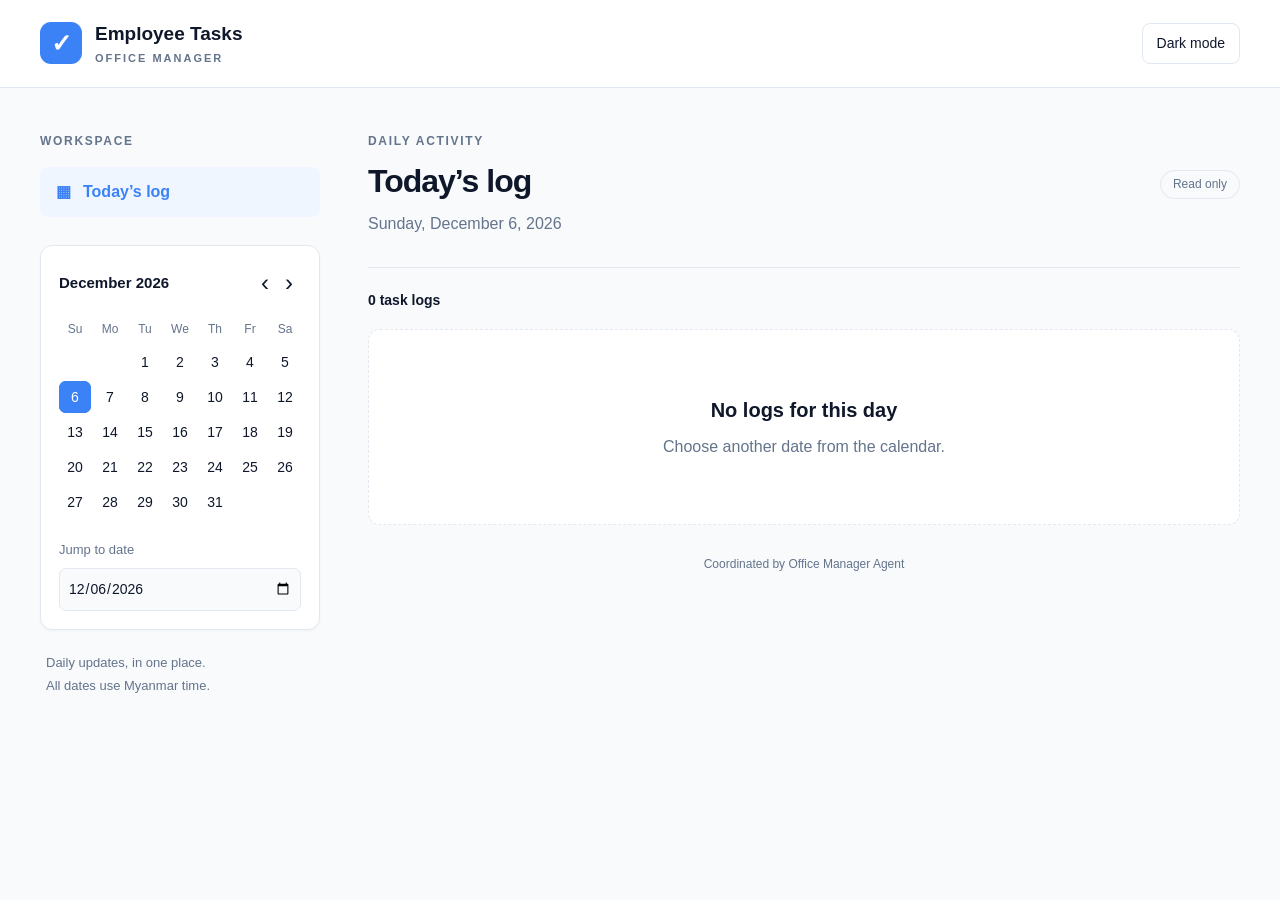
==== web_dashboard/index.html @ 3e0e9a47 "update" ====
<!doctype html>
<html lang="en">
<head>
  <meta charset="utf-8">
  <meta name="viewport" content="width=device-width, initial-scale=1">
  <meta name="description" content="Daily employee task logs coordinated by Office Manager Agent.">
  <title>Employee Tasks · Daily log</title>
  <link rel="stylesheet" href="style.css">
  <script src="app.js" defer></script>
</head>
<body>
  <header class="topbar">
    <a class="brand" href="./"><span class="brand-icon" aria-hidden="true">✓</span><span>Employee Tasks<span class="brand-caption">OFFICE MANAGER</span></span></a>
    <button id="theme" class="button" type="button" aria-label="Switch color theme">Dark mode</button>
  </header>
  <main class="layout">
    <aside>
      <div class="section-label">WORKSPACE</div>
      <button id="today" class="today-button" type="button"><span aria-hidden="true">▦</span> Today’s log</button>
      <section class="calendar" aria-label="Choose a log date">
        <div class="calendar-heading"><h2 id="month-label"></h2><div><button id="prev-month" class="icon-button" aria-label="Previous month">‹</button><button id="next-month" class="icon-button" aria-label="Next month">›</button></div></div>
        <div class="weekdays" aria-hidden="true"><span>Su</span><span>Mo</span><span>Tu</span><span>We</span><span>Th</span><span>Fr</span><span>Sa</span></div>
        <div id="calendar-days" class="calendar-days"></div>
        <label class="date-label" for="date-picker">Jump to date</label>
        <input id="date-picker" type="date" min="2000-01-01" max="2100-12-31">
      </section>
      <p class="sidebar-note">Daily updates, in one place.<br>All dates use Myanmar time.</p>
    </aside>
    <section class="log-section" aria-labelledby="page-title">
      <div class="page-heading"><div><div class="section-label">DAILY ACTIVITY</div><h1 id="page-title">Today’s log</h1><p id="date-label"></p></div><span class="read-only">Read only</span></div>
      <div class="log-toolbar"><span id="task-count">Loading logs…</span><span id="updated-at"></span></div>
      <p id="demo-notice" class="demo-notice" hidden>Sample preview data · These are illustrative assignments, not live employee records.</p>
      <div id="logs" class="logs" aria-live="polite" aria-busy="true"></div>
      <footer>Coordinated by <strong>Office Manager Agent</strong></footer>
    </section>
  </main>
</body>
</html>
---- web_dashboard/style.css ----
:root{color-scheme:light;--bg:#f8fafc;--surface:#fff;--hover:#f1f5f9;--border:#e2e8f0;--text:#0f172a;--secondary:#64748b;--primary:#3b82f6;--tint:#eff6ff;--shadow:0 1px 3px rgb(0 0 0 / .04)}
[data-theme=dark]{color-scheme:dark;--bg:#0f172a;--surface:#1e293b;--hover:#334155;--border:#334155;--text:#f1f5f9;--secondary:#b0bdd0;--primary:#60a5fa;--tint:#1e3a5f;--shadow:0 1px 3px rgb(0 0 0 / .2)}
*{box-sizing:border-box}body{margin:0;background:var(--bg);color:var(--text);font:16px/1.6 Inter,-apple-system,BlinkMacSystemFont,"Segoe UI",sans-serif}button,input{font:inherit}button,a,input{-webkit-tap-highlight-color:transparent}button{cursor:pointer}a{color:var(--primary);text-decoration:none}a:hover{text-decoration:underline}button:focus-visible,a:focus-visible,input:focus-visible{outline:3px solid var(--primary);outline-offset:3px}button{color:var(--text)}[hidden]{display:none!important}.topbar{height:88px;background:var(--surface);border-bottom:1px solid var(--border);display:flex;align-items:center;justify-content:space-between;padding:0 40px}.brand{display:flex;gap:13px;align-items:center;font-weight:650;font-size:19px;color:var(--text);line-height:1.4}.brand:hover{text-decoration:none}.brand-icon{background:var(--primary);color:white;border-radius:11px;width:42px;height:42px;display:grid;place-items:center;font-size:25px}.brand-caption{display:block;letter-spacing:2px;font-size:11px;color:var(--secondary);margin-top:3px}.button{background:var(--surface);border:1px solid var(--border);border-radius:8px;padding:8px 14px;font-size:14px}.button:hover,.icon-button:hover{background:var(--hover)}.layout{display:grid;grid-template-columns:280px minmax(0,1fr);gap:48px;max-width:1400px;margin:auto;padding:44px 40px}.section-label{font-size:12px;letter-spacing:1.7px;font-weight:650;color:var(--secondary)}.today-button{margin:16px 0 28px;width:100%;display:flex;gap:12px;align-items:center;padding:12px 16px;border:0;background:var(--tint);color:var(--primary);border-radius:8px;text-align:left;font-weight:600}.calendar{background:var(--surface);border:1px solid var(--border);border-radius:12px;padding:18px;box-shadow:var(--shadow)}.calendar-heading{display:flex;align-items:center;justify-content:space-between;margin-bottom:18px}.calendar-heading h2{font-size:15px;margin:0}.icon-button{background:none;border:0;font-size:24px;padding:0 8px;border-radius:5px}.weekdays,.calendar-days{display:grid;grid-template-columns:repeat(7,minmax(0,1fr));gap:3px}.weekdays{font-size:12px;text-align:center;color:var(--secondary);margin-bottom:7px}.day{border:0;border-radius:7px;background:transparent;aspect-ratio:1;font-size:14px;padding:0}.day:hover{background:var(--hover)}.day.today{box-shadow:inset 0 0 0 1px var(--primary)}.day.selected{background:var(--primary);color:#fff}.date-label{display:block;font-size:13px;color:var(--secondary);margin:22px 0 7px}input[type=date]{background:var(--bg);color:var(--text);border:1px solid var(--border);border-radius:7px;padding:8px;width:100%;font-size:14px}.sidebar-note{font-size:13px;color:var(--secondary);padding:8px 6px;line-height:1.8}.page-heading{display:flex;align-items:center;justify-content:space-between;gap:16px}h1{font-size:32px;letter-spacing:-1px;line-height:1.25;margin:10px 0}#date-label{margin:0;color:var(--secondary)}.read-only{font-size:12px;color:var(--secondary);border:1px solid var(--border);border-radius:20px;padding:4px 12px;white-space:nowrap}.log-toolbar{margin:30px 0 18px;padding-top:21px;border-top:1px solid var(--border);display:flex;justify-content:space-between;gap:12px;font-size:14px;color:var(--secondary)}#task-count{font-weight:600;color:var(--text)}.demo-notice{font-size:13px;color:var(--secondary);margin-bottom:18px}.logs{display:grid;gap:18px}.task-card{background:var(--surface);border:1px solid var(--border);border-radius:12px;padding:26px;box-shadow:var(--shadow)}.card-top{display:flex;justify-content:space-between;align-items:flex-start;gap:20px}.field-label{font-size:12px;font-weight:600;letter-spacing:.8px;text-transform:uppercase;color:var(--secondary);display:block;margin-bottom:7px}.repo{font-size:20px;font-weight:650;overflow-wrap:anywhere}.employee{text-align:right;flex-shrink:0}.person{font-size:15px;font-weight:500}.description{margin:24px 0}.description p{margin:0;white-space:pre-wrap;overflow-wrap:anywhere;line-height:1.85}.card-bottom{border-top:1px solid var(--border);padding-top:18px;display:flex;align-items:center;justify-content:space-between;gap:12px}.manager{font-size:14px;font-weight:550}.manager-icon{display:inline-grid;place-items:center;background:var(--tint);color:var(--primary);border-radius:6px;width:28px;height:28px;font-size:12px;margin-right:8px}.timestamp{font-size:13px;color:var(--secondary)}footer{margin:30px 0;color:var(--secondary);font-size:12px;text-align:center}footer strong{font-weight:500}.empty{padding:64px 24px;text-align:center;border:1px dashed var(--border);border-radius:12px;background:var(--surface)}.empty h2{font-size:20px;margin:0 0 8px}.empty p{color:var(--secondary);margin:0}.empty .button{margin-top:18px}
@media(min-width:1600px){.layout{padding-top:64px}}@media(max-width:900px){.layout{grid-template-columns:240px minmax(0,1fr);padding:28px 22px;gap:24px}.topbar{padding:0 22px}.task-card{padding:20px}.card-top{flex-direction:column;gap:16px}.employee{text-align:left}}@media(max-width:640px){.topbar{height:76px;padding:0 18px}.brand{font-size:16px}.layout{grid-template-columns:1fr;padding:24px 18px;gap:28px}.layout aside>.section-label,.sidebar-note{display:none}.today-button{margin:0 0 14px}.calendar{padding:16px}.day{aspect-ratio:auto;min-height:36px}.date-label{margin-top:12px}.page-heading h1{font-size:28px}.card-top{flex-direction:row}.employee{max-width:45%;text-align:right;flex-shrink:1;overflow-wrap:anywhere}.repo{font-size:18px}.log-toolbar,.card-bottom{flex-wrap:wrap}.read-only{padding:3px 8px}}

/* Keep the assignment and the employee's own report distinct. */
.description-columns{display:grid;grid-template-columns:minmax(0,1fr) minmax(0,1fr);gap:26px;margin:24px 0}
.description-columns .description{margin:0;min-width:0}
.employee-report{border-left:1px solid var(--border);padding-left:26px}
.report-time{display:block;margin-top:14px;font-size:13px;color:var(--secondary)}
.description .report-pending{color:var(--secondary);font-style:italic}
@media(max-width:700px){.description-columns{grid-template-columns:1fr;gap:20px}.employee-report{border-left:0;border-top:1px solid var(--border);padding:20px 0 0}}
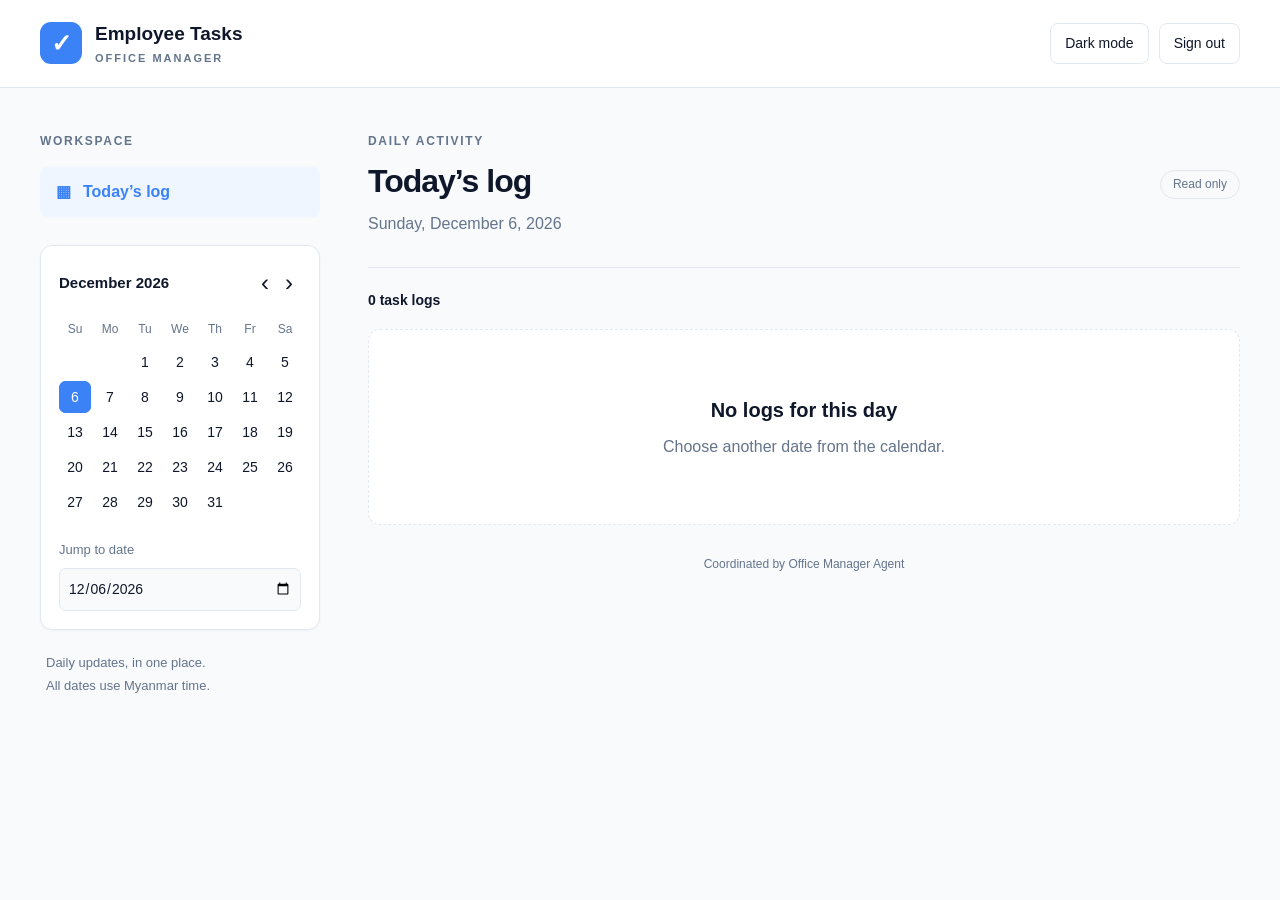
==== commit be0b893c: "update" ====
--- a/web_dashboard/index.html
+++ b/web_dashboard/index.html
@@ -11,7 +11,10 @@
 <body>
   <header class="topbar">
     <a class="brand" href="./"><span class="brand-icon" aria-hidden="true">✓</span><span>Employee Tasks<span class="brand-caption">OFFICE MANAGER</span></span></a>
-    <button id="theme" class="button" type="button" aria-label="Switch color theme">Dark mode</button>
+    <div class="topbar-actions">
+      <button id="theme" class="button" type="button" aria-label="Switch color theme">Dark mode</button>
+      <form action="/logout" method="post"><input type="hidden" name="csrf_token" value="{{ csrf_token }}"><button class="button" type="submit">Sign out</button></form>
+    </div>
   </header>
   <main class="layout">
     <aside>
--- a/web_dashboard/style.css
+++ b/web_dashboard/style.css
@@ -8,5 +8,11 @@
 .description-columns .description{margin:0;min-width:0}
 .employee-report{border-left:1px solid var(--border);padding-left:26px}
 .report-time{display:block;margin-top:14px;font-size:13px;color:var(--secondary)}
+.report-entry+.report-entry{border-top:1px solid var(--border);margin-top:18px;padding-top:18px}
+.task-status{display:inline-block;margin-top:8px;padding:2px 9px;border-radius:999px;background:var(--tint);color:var(--primary);font-size:12px;font-weight:600}
 .description .report-pending{color:var(--secondary);font-style:italic}
 @media(max-width:700px){.description-columns{grid-template-columns:1fr;gap:20px}.employee-report{border-left:0;border-top:1px solid var(--border);padding:20px 0 0}}
+
+.topbar-actions{display:flex;align-items:center;gap:10px}
+.topbar-actions form{margin:0}
+@media(max-width:480px){.topbar-actions{gap:6px}.topbar-actions .button{padding:7px 9px}}
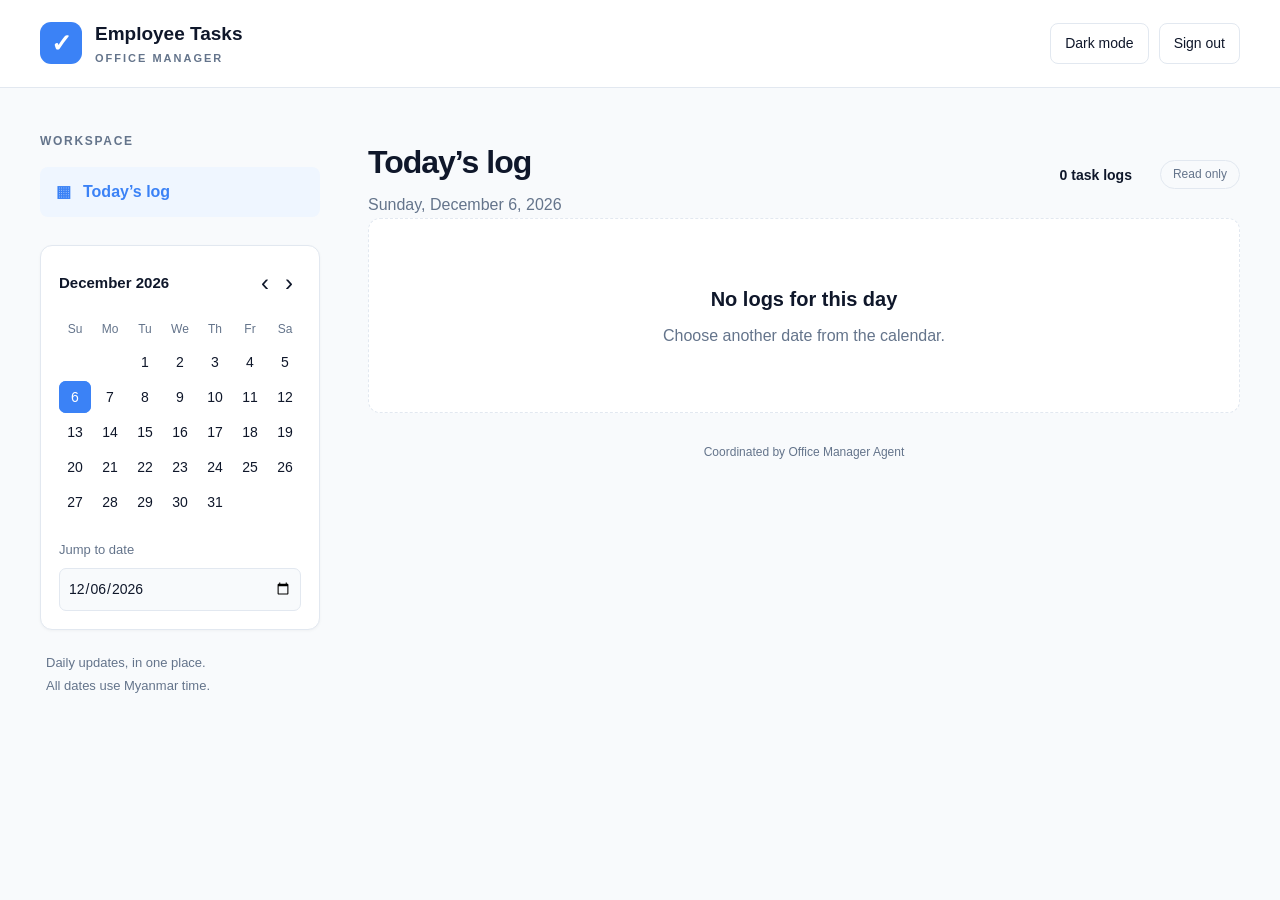
==== commit 504ae2cd: "update" ====
--- a/web_dashboard/index.html
+++ b/web_dashboard/index.html
@@ -30,8 +30,7 @@
       <p class="sidebar-note">Daily updates, in one place.<br>All dates use Myanmar time.</p>
     </aside>
     <section class="log-section" aria-labelledby="page-title">
-      <div class="page-heading"><div><div class="section-label">DAILY ACTIVITY</div><h1 id="page-title">Today’s log</h1><p id="date-label"></p></div><span class="read-only">Read only</span></div>
-      <div class="log-toolbar"><span id="task-count">Loading logs…</span><span id="updated-at"></span></div>
+      <div class="page-heading"><div><h1 id="page-title">Today’s log</h1><p id="date-label"></p></div><div class="heading-meta"><span id="task-count">Loading logs…</span><span id="updated-at"></span><span class="read-only">Read only</span></div></div>
       <p id="demo-notice" class="demo-notice" hidden>Sample preview data · These are illustrative assignments, not live employee records.</p>
       <div id="logs" class="logs" aria-live="polite" aria-busy="true"></div>
       <footer>Coordinated by <strong>Office Manager Agent</strong></footer>
--- a/web_dashboard/style.css
+++ b/web_dashboard/style.css
@@ -1,5 +1,5 @@
-:root{color-scheme:light;--bg:#f8fafc;--surface:#fff;--hover:#f1f5f9;--border:#e2e8f0;--text:#0f172a;--secondary:#64748b;--primary:#3b82f6;--tint:#eff6ff;--shadow:0 1px 3px rgb(0 0 0 / .04)}
-[data-theme=dark]{color-scheme:dark;--bg:#0f172a;--surface:#1e293b;--hover:#334155;--border:#334155;--text:#f1f5f9;--secondary:#b0bdd0;--primary:#60a5fa;--tint:#1e3a5f;--shadow:0 1px 3px rgb(0 0 0 / .2)}
+:root{color-scheme:light;--bg:#f8fafc;--surface:#fff;--hover:#f1f5f9;--border:#e2e8f0;--text:#0f172a;--secondary:#64748b;--primary:#3b82f6;--card-value:#0f766e;--tint:#eff6ff;--shadow:0 1px 3px rgb(0 0 0 / .04)}
+[data-theme=dark]{color-scheme:dark;--bg:#0f172a;--surface:#1e293b;--hover:#334155;--border:#334155;--text:#f1f5f9;--secondary:#b0bdd0;--primary:#60a5fa;--card-value:#5eead4;--tint:#1e3a5f;--shadow:0 1px 3px rgb(0 0 0 / .2)}
 *{box-sizing:border-box}body{margin:0;background:var(--bg);color:var(--text);font:16px/1.6 Inter,-apple-system,BlinkMacSystemFont,"Segoe UI",sans-serif}button,input{font:inherit}button,a,input{-webkit-tap-highlight-color:transparent}button{cursor:pointer}a{color:var(--primary);text-decoration:none}a:hover{text-decoration:underline}button:focus-visible,a:focus-visible,input:focus-visible{outline:3px solid var(--primary);outline-offset:3px}button{color:var(--text)}[hidden]{display:none!important}.topbar{height:88px;background:var(--surface);border-bottom:1px solid var(--border);display:flex;align-items:center;justify-content:space-between;padding:0 40px}.brand{display:flex;gap:13px;align-items:center;font-weight:650;font-size:19px;color:var(--text);line-height:1.4}.brand:hover{text-decoration:none}.brand-icon{background:var(--primary);color:white;border-radius:11px;width:42px;height:42px;display:grid;place-items:center;font-size:25px}.brand-caption{display:block;letter-spacing:2px;font-size:11px;color:var(--secondary);margin-top:3px}.button{background:var(--surface);border:1px solid var(--border);border-radius:8px;padding:8px 14px;font-size:14px}.button:hover,.icon-button:hover{background:var(--hover)}.layout{display:grid;grid-template-columns:280px minmax(0,1fr);gap:48px;max-width:1400px;margin:auto;padding:44px 40px}.section-label{font-size:12px;letter-spacing:1.7px;font-weight:650;color:var(--secondary)}.today-button{margin:16px 0 28px;width:100%;display:flex;gap:12px;align-items:center;padding:12px 16px;border:0;background:var(--tint);color:var(--primary);border-radius:8px;text-align:left;font-weight:600}.calendar{background:var(--surface);border:1px solid var(--border);border-radius:12px;padding:18px;box-shadow:var(--shadow)}.calendar-heading{display:flex;align-items:center;justify-content:space-between;margin-bottom:18px}.calendar-heading h2{font-size:15px;margin:0}.icon-button{background:none;border:0;font-size:24px;padding:0 8px;border-radius:5px}.weekdays,.calendar-days{display:grid;grid-template-columns:repeat(7,minmax(0,1fr));gap:3px}.weekdays{font-size:12px;text-align:center;color:var(--secondary);margin-bottom:7px}.day{border:0;border-radius:7px;background:transparent;aspect-ratio:1;font-size:14px;padding:0}.day:hover{background:var(--hover)}.day.today{box-shadow:inset 0 0 0 1px var(--primary)}.day.selected{background:var(--primary);color:#fff}.date-label{display:block;font-size:13px;color:var(--secondary);margin:22px 0 7px}input[type=date]{background:var(--bg);color:var(--text);border:1px solid var(--border);border-radius:7px;padding:8px;width:100%;font-size:14px}.sidebar-note{font-size:13px;color:var(--secondary);padding:8px 6px;line-height:1.8}.page-heading{display:flex;align-items:center;justify-content:space-between;gap:16px}h1{font-size:32px;letter-spacing:-1px;line-height:1.25;margin:10px 0}#date-label{margin:0;color:var(--secondary)}.read-only{font-size:12px;color:var(--secondary);border:1px solid var(--border);border-radius:20px;padding:4px 12px;white-space:nowrap}.log-toolbar{margin:30px 0 18px;padding-top:21px;border-top:1px solid var(--border);display:flex;justify-content:space-between;gap:12px;font-size:14px;color:var(--secondary)}#task-count{font-weight:600;color:var(--text)}.demo-notice{font-size:13px;color:var(--secondary);margin-bottom:18px}.logs{display:grid;gap:18px}.task-card{background:var(--surface);border:1px solid var(--border);border-radius:12px;padding:26px;box-shadow:var(--shadow)}.card-top{display:flex;justify-content:space-between;align-items:flex-start;gap:20px}.field-label{font-size:12px;font-weight:600;letter-spacing:.8px;text-transform:uppercase;color:var(--secondary);display:block;margin-bottom:7px}.repo{font-size:20px;font-weight:650;overflow-wrap:anywhere}.employee{text-align:right;flex-shrink:0}.person{font-size:15px;font-weight:500}.description{margin:24px 0}.description p{margin:0;white-space:pre-wrap;overflow-wrap:anywhere;line-height:1.85}.card-bottom{border-top:1px solid var(--border);padding-top:18px;display:flex;align-items:center;justify-content:space-between;gap:12px}.manager{font-size:14px;font-weight:550}.manager-icon{display:inline-grid;place-items:center;background:var(--tint);color:var(--primary);border-radius:6px;width:28px;height:28px;font-size:12px;margin-right:8px}.timestamp{font-size:13px;color:var(--secondary)}footer{margin:30px 0;color:var(--secondary);font-size:12px;text-align:center}footer strong{font-weight:500}.empty{padding:64px 24px;text-align:center;border:1px dashed var(--border);border-radius:12px;background:var(--surface)}.empty h2{font-size:20px;margin:0 0 8px}.empty p{color:var(--secondary);margin:0}.empty .button{margin-top:18px}
 @media(min-width:1600px){.layout{padding-top:64px}}@media(max-width:900px){.layout{grid-template-columns:240px minmax(0,1fr);padding:28px 22px;gap:24px}.topbar{padding:0 22px}.task-card{padding:20px}.card-top{flex-direction:column;gap:16px}.employee{text-align:left}}@media(max-width:640px){.topbar{height:76px;padding:0 18px}.brand{font-size:16px}.layout{grid-template-columns:1fr;padding:24px 18px;gap:28px}.layout aside>.section-label,.sidebar-note{display:none}.today-button{margin:0 0 14px}.calendar{padding:16px}.day{aspect-ratio:auto;min-height:36px}.date-label{margin-top:12px}.page-heading h1{font-size:28px}.card-top{flex-direction:row}.employee{max-width:45%;text-align:right;flex-shrink:1;overflow-wrap:anywhere}.repo{font-size:18px}.log-toolbar,.card-bottom{flex-wrap:wrap}.read-only{padding:3px 8px}}
 
@@ -15,4 +15,24 @@
 
 .topbar-actions{display:flex;align-items:center;gap:10px}
 .topbar-actions form{margin:0}
+.task-created{display:block;margin-top:6px;color:var(--secondary);font-size:14px;overflow-wrap:anywhere}
 @media(max-width:480px){.topbar-actions{gap:6px}.topbar-actions .button{padding:7px 9px}}
+
+.report-author{margin-top:12px;font-size:14px;color:var(--secondary);overflow-wrap:anywhere}
+
+/* Highlight task values while keeping labels and metadata unchanged. */
+.task-card .repo,
+.task-card .assignment > p,
+.task-card .report-entry > p,
+.task-card .person,
+.task-card .report-author-value{color:var(--card-value)}
+
+.card-date-row{display:flex;align-items:center;gap:8px;margin-top:10px}
+.card-date-row .task-created{flex:1;min-width:0;margin-top:0;white-space:nowrap;overflow:hidden;text-overflow:ellipsis}
+.card-expand{flex:0 0 auto;width:30px;height:30px;display:grid;place-items:center;border:1px solid var(--border);border-radius:6px;background:var(--surface);color:var(--primary);font-size:16px;line-height:1}
+.card-expand:hover{background:var(--hover)}
+.heading-meta{display:flex;align-items:center;gap:14px;flex-wrap:wrap;font-size:14px;color:var(--secondary)}
+.engineer-reveal-wrap{display:inline-flex;flex-direction:column;align-items:flex-end;gap:2px}
+button.engineer-reveal{border:0;background:none;padding:0;color:var(--text);font:inherit;cursor:pointer;text-align:right}
+button.engineer-reveal:hover{color:var(--primary)}
+.engineer-handle{font-size:12px;color:var(--primary);text-decoration:none}
